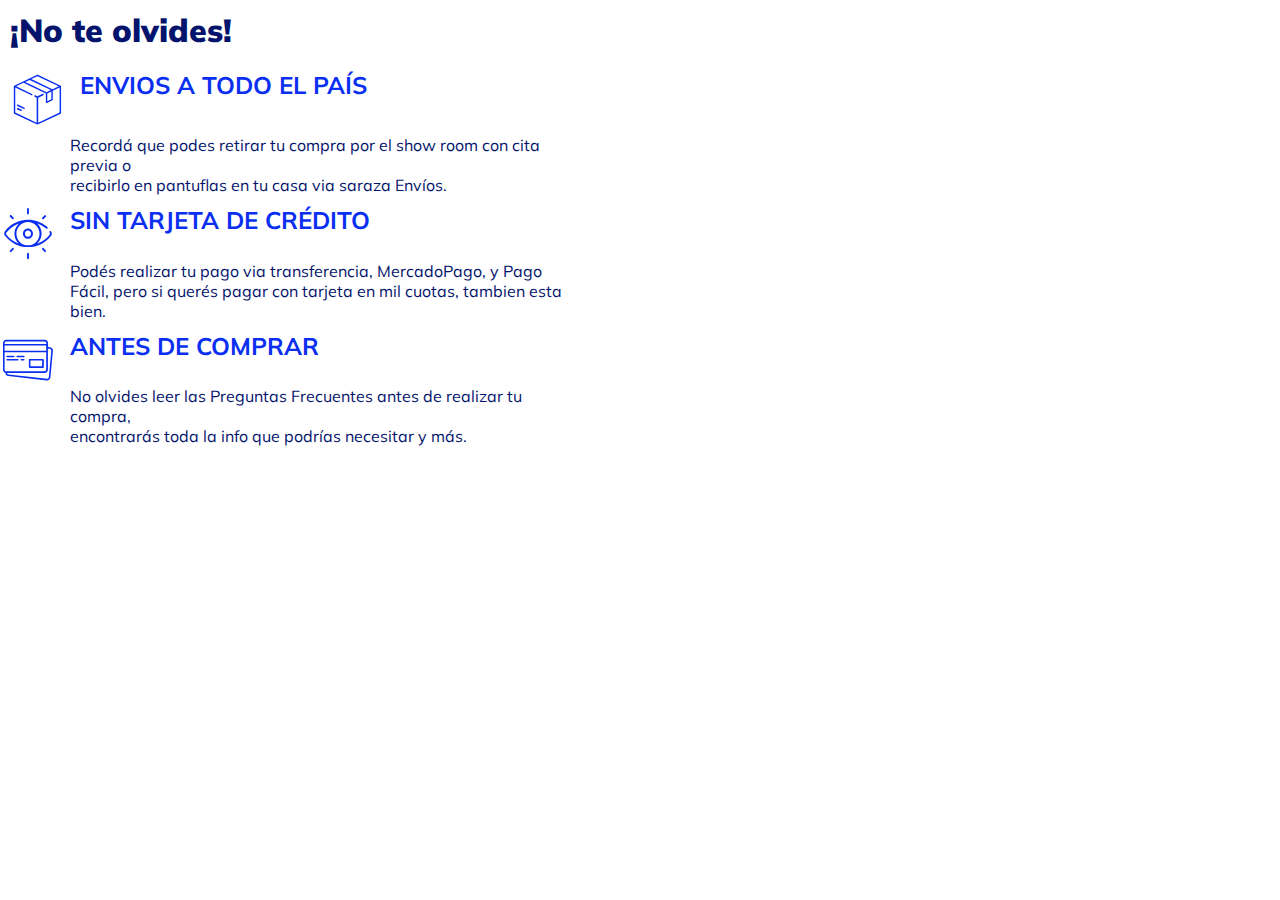
==== Desafio-01/index.html @ aed3c240 "Desafio 1 2 y 3" ====
<!DOCTYPE html>
<html lang="en">

<head>
    <meta charset="UTF-8">
    <meta name="viewport" content="width=device-width, initial-scale=1.0">
    <link rel="stylesheet" href="style.css">
    <link rel="preconnect" href="https://fonts.googleapis.com">
    <link rel="preconnect" href="https://fonts.gstatic.com" crossorigin>
    <link href="https://fonts.googleapis.com/css2?family=Mulish:wght@400;700;900&display=swap" rel="stylesheet">
    <title>Desafio 1</title>
</head>

<body>

    <h1>¡No te olvides!</h1>
    
        <div class="box-one">
           <img src="img/icono-caja-01.svg" width="55px" alt="">
            <h2>ENVIOS A TODO EL PAÍS</h2>
        </div>
            <p>Recordá que podes retirar tu compra por el show room con cita previa o <br>
                recibirlo en pantuflas en tu casa via saraza Envíos.</p>
      
        <div class="box-two">
            <img src="img/icono-ojo-01.svg" width="55px" alt="">
            <h2>SIN TARJETA DE CRÉDITO</h2>
        </div>
        <p>Podés realizar tu pago via transferencia, MercadoPago, y Pago Fácil, pero si
            querés pagar con tarjeta en mil cuotas, tambien esta bien.</p>
        
        <div class="box-three">
            <img src="img/icono-tarjeta-01.svg" width="55px" alt="">
            <h2>ANTES DE COMPRAR</h2>
        </div>
            <p>No olvides leer las Preguntas Frecuentes antes de realizar tu compra, <br>
                encontrarás toda la info que podrías necesitar y más.</p>
        
       
    
</body>

</html>
---- Desafio-01/style.css ----
*{
    margin: 0;
    padding: 0;
}
/*font-family: 'Mulish', sans-serif;*/
body{
    width: 100vw;
    height: 100vh;
}

h1{
font-family: 'Mulish' ;
font-weight: 900;
color:#04146c;
font-size: 37,48px;
padding: 10px;

}
img{
    margin-right: 15px;
    vertical-align: middle;
    
}
p{
    width: 40%;
    margin-top: 0;
    margin-bottom: 0;
    margin-left: 70px;
    font-family: 'Mulish';
    color: #04146c;
    font-size: 21,56px;
    
}
h2{
    font-family:'Mulish' ;
    font-weight: 700;
    color: #0a2ff1;
    font-size: 21,56px;
    
}
.box-one{
  display: flex; 
  flex-direction: row;
  margin-top: 10px;
  margin: 10px;
}
.box-two{
    display: flex;  
    flex-direction: row;
    margin-top: 10px;
}
.box-three{
    display: flex;
    flex-direction: row;
    margin-top: 10px;
}
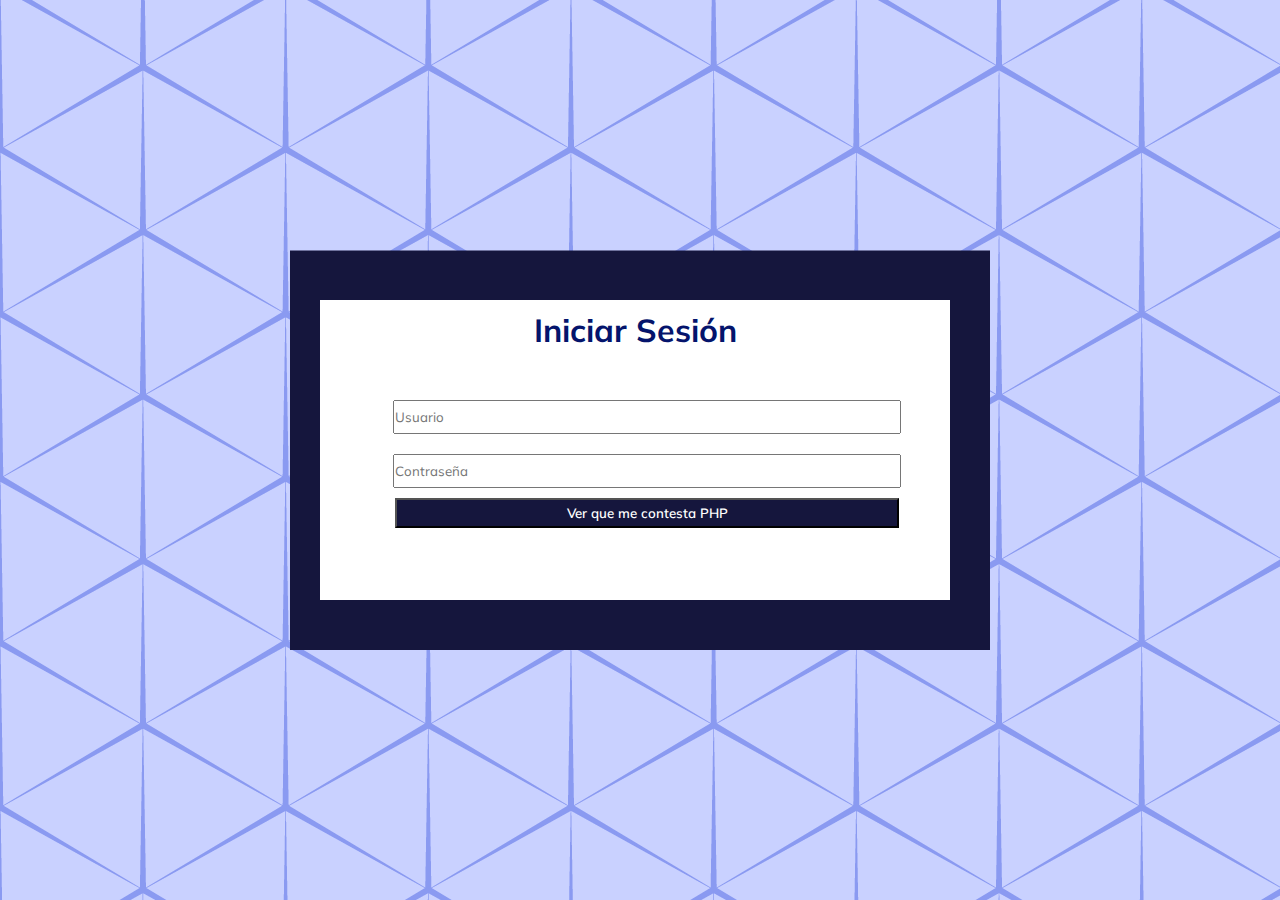
==== commit 593ae83e: "Modulo4 ejercicio desafio 1 y 3" ====
--- a/Desafio-01/index.html
+++ b/Desafio-01/index.html
@@ -1,43 +1,24 @@
 <!DOCTYPE html>
 <html lang="en">
-
 <head>
     <meta charset="UTF-8">
     <meta name="viewport" content="width=device-width, initial-scale=1.0">
     <link rel="stylesheet" href="style.css">
     <link rel="preconnect" href="https://fonts.googleapis.com">
-    <link rel="preconnect" href="https://fonts.gstatic.com" crossorigin>
-    <link href="https://fonts.googleapis.com/css2?family=Mulish:wght@400;700;900&display=swap" rel="stylesheet">
+<link rel="preconnect" href="https://fonts.gstatic.com" crossorigin>
+<link href="https://fonts.googleapis.com/css2?family=Mulish:wght@400;600;700&display=swap" rel="stylesheet">
     <title>Desafio 1</title>
 </head>
-
 <body>
-
-    <h1>¡No te olvides!</h1>
-    
-        <div class="box-one">
-           <img src="img/icono-caja-01.svg" width="55px" alt="">
-            <h2>ENVIOS A TODO EL PAÍS</h2>
-        </div>
-            <p>Recordá que podes retirar tu compra por el show room con cita previa o <br>
-                recibirlo en pantuflas en tu casa via saraza Envíos.</p>
-      
-        <div class="box-two">
-            <img src="img/icono-ojo-01.svg" width="55px" alt="">
-            <h2>SIN TARJETA DE CRÉDITO</h2>
-        </div>
-        <p>Podés realizar tu pago via transferencia, MercadoPago, y Pago Fácil, pero si
-            querés pagar con tarjeta en mil cuotas, tambien esta bien.</p>
-        
-        <div class="box-three">
-            <img src="img/icono-tarjeta-01.svg" width="55px" alt="">
-            <h2>ANTES DE COMPRAR</h2>
-        </div>
-            <p>No olvides leer las Preguntas Frecuentes antes de realizar tu compra, <br>
-                encontrarás toda la info que podrías necesitar y más.</p>
-        
-       
-    
+    <div class="container">
+    <div class="login">
+        <h1>Iniciar Sesión</h1>
+        <form action="codigo.php" method="get">
+            <input id ="user"type="text" name="" id="" placeholder="Usuario">
+            <input id="contrasena" type="password" name="" id=""placeholder="Contraseña">
+            <button>Ver que me contesta PHP</button>
+        </form>
+    </div>
+</div>
 </body>
-
 </html>--- a/Desafio-01/style.css
+++ b/Desafio-01/style.css
@@ -2,55 +2,70 @@
     margin: 0;
     padding: 0;
 }
-/*font-family: 'Mulish', sans-serif;*/
 body{
+    background-image: url(imagenes/M4-desafio1-fondo.png);
     width: 100vw;
     height: 100vh;
+    display: flex;
 }
-
-h1{
-font-family: 'Mulish' ;
-font-weight: 900;
-color:#04146c;
-font-size: 37,48px;
-padding: 10px;
-
-}
-img{
-    margin-right: 15px;
-    vertical-align: middle;
+.container{
+    margin: auto;
+    background-image: url(imagenes/M4-desafio1-fondo-form.png);
+    height: 400px;
+    width: 700px;
     
 }
-p{
-    width: 40%;
-    margin-top: 0;
-    margin-bottom: 0;
-    margin-left: 70px;
+.login{
+    background-color: white;
+    width: 90%;
+    height: 300px;
+    margin-top: 50px;
+    margin-left: 30px;
+    align-items: center;
+    
+    
+  
+}
+form{
+    width: 80%;
+    height: 300px;
+    padding: 20px;
+    margin: auto;
+    margin-top: 20px;
+    display: flex;
+    flex-direction: column;
+}
+input{
+    width:100%; 
+    height: 20px;
+    font-family:'Mulish';
+    font-weight:400 ;
+    font-size: 22,6px;
+    color:#414166 ;
+    align-items: center;
+}
+#user{
+    margin: 10px;
+    height: 30px;
+}
+#contrasena{
+    margin: 10px;
+    height: 30px;
+}
+h1{
+    text-align: center;
     font-family: 'Mulish';
+    font-size: 32,64px;
     color: #04146c;
-    font-size: 21,56px;
-    
+    padding-top: 10px;
 }
-h2{
+button{
     font-family:'Mulish' ;
-    font-weight: 700;
-    color: #0a2ff1;
-    font-size: 21,56px;
-    
-}
-.box-one{
-  display: flex; 
-  flex-direction: row;
-  margin-top: 10px;
-  margin: 10px;
-}
-.box-two{
-    display: flex;  
-    flex-direction: row;
-    margin-top: 10px;
-}
-.box-three{
-    display: flex;
-    flex-direction: row;
-    margin-top: 10px;
+    font-size: 22,6px;
+    font-weight: 600;
+    background-color: #15163d;
+    color: white;
+    width: 100%;
+    margin-left: 12px;
+    height: 30px;
 }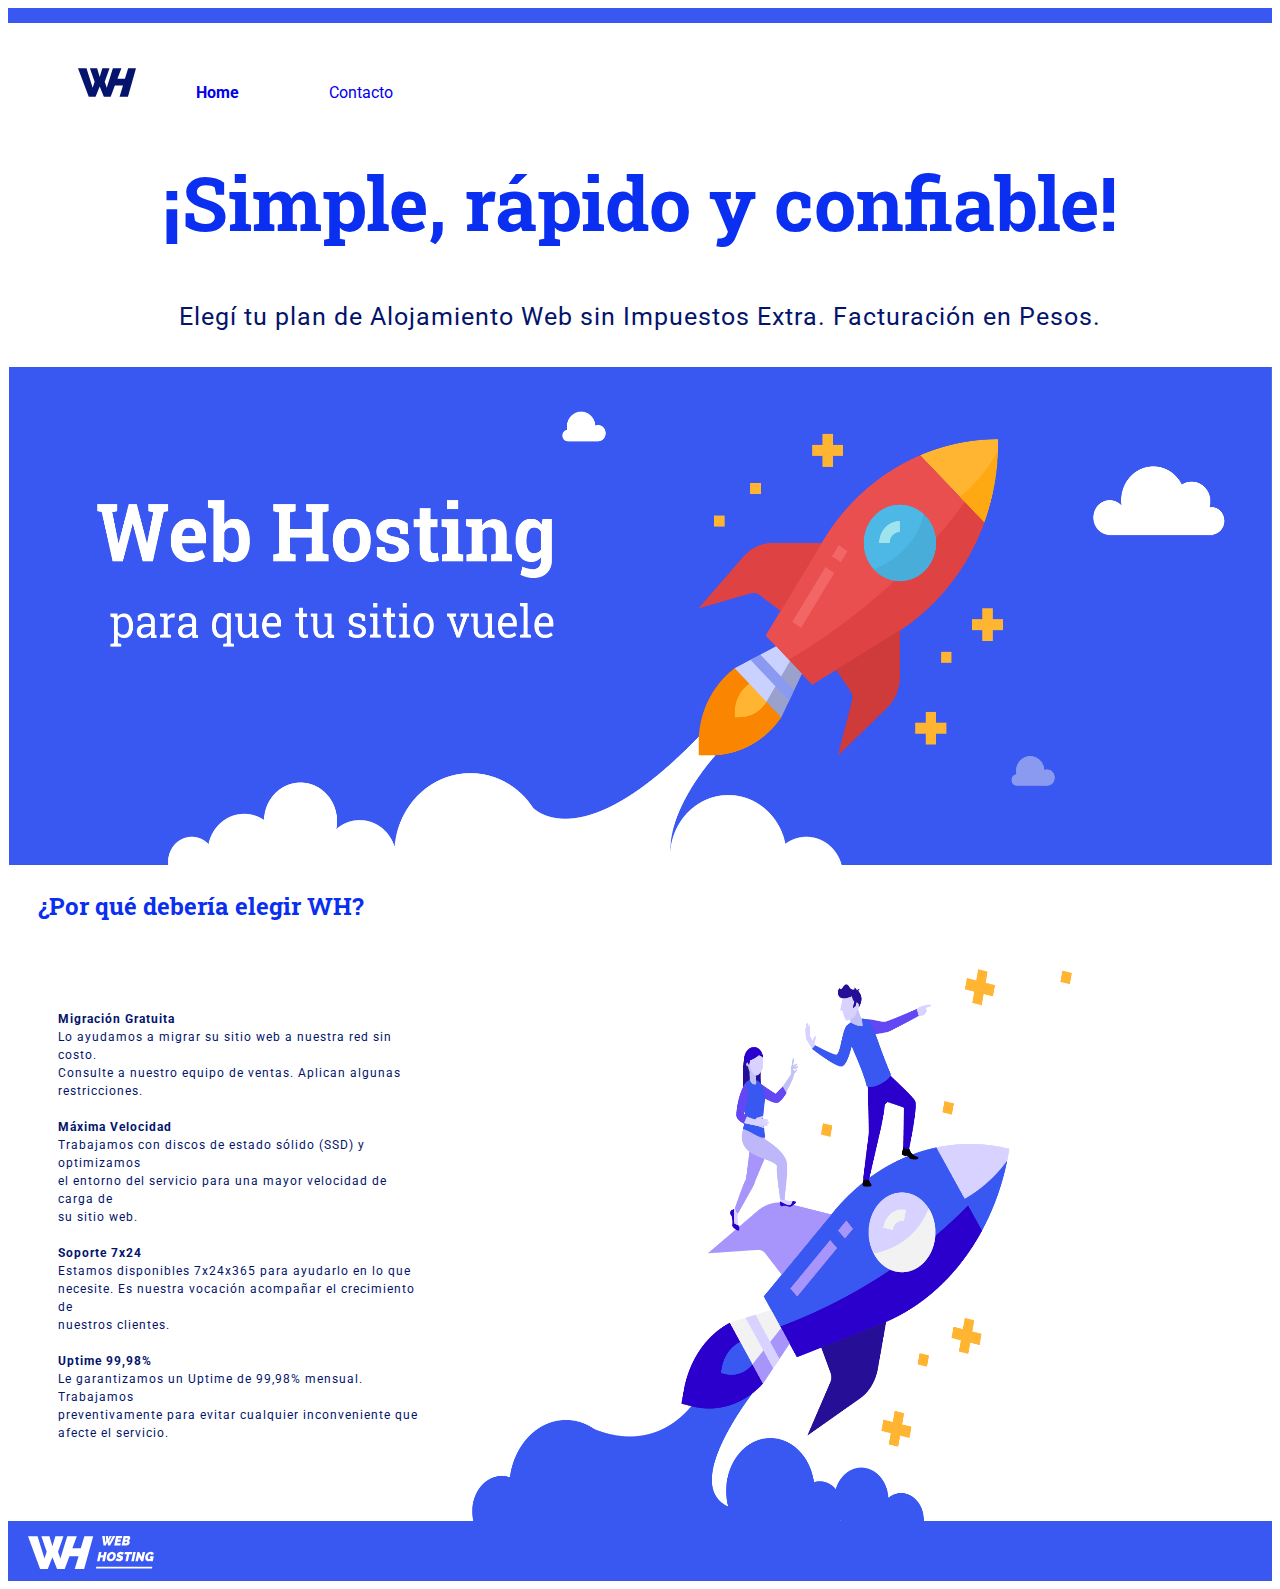
==== commit d608ddb9: "Desafio Modulo 5" ====
--- a/Desafio-01/index.html
+++ b/Desafio-01/index.html
@@ -6,19 +6,69 @@
     <link rel="stylesheet" href="style.css">
     <link rel="preconnect" href="https://fonts.googleapis.com">
 <link rel="preconnect" href="https://fonts.gstatic.com" crossorigin>
-<link href="https://fonts.googleapis.com/css2?family=Mulish:wght@400;600;700&display=swap" rel="stylesheet">
-    <title>Desafio 1</title>
+<link href="https://fonts.googleapis.com/css2?family=Roboto+Slab:wght@700&family=Roboto:wght@400;700&display=swap" rel="stylesheet">
+    <title>Laboratorio 1</title>
 </head>
 <body>
-    <div class="container">
-    <div class="login">
-        <h1>Iniciar Sesión</h1>
-        <form action="codigo.php" method="get">
-            <input id ="user"type="text" name="" id="" placeholder="Usuario">
-            <input id="contrasena" type="password" name="" id=""placeholder="Contraseña">
-            <button>Ver que me contesta PHP</button>
-        </form>
+    <header>
+        
+        <nav>
+            
+            <ul>
+                <img id="logo" src="imagenes/M5-logo-azul.svg" alt="" srcset="">
+                <li><a href="index.html"><b>Home</b></a> </li>
+                <li><a href="contacto.html">Contacto</a></li>
+            </ul>
+        </nav>
+        <h1>¡Simple, rápido y confiable!</h1>
+        <p>Elegí tu plan de Alojamiento Web sin Impuestos Extra. Facturación en Pesos.</p>
+    </header>
+    <main>
+        <img id="image-main" src="imagenes/M5-Desafío1-img.png" alt="" srcset="" width="100%">
+        <h2>¿Por qué debería elegir WH?</h2>
+        <br>
+        <div class="container-padre">
+        <div class="container">
+        <p class="parrafo-main">
+            <strong>Migración Gratuita</strong>
+            <br>
+            Lo ayudamos a migrar su sitio web a nuestra red sin costo.
+            <br> Consulte a nuestro equipo de ventas. Aplican algunas 
+            <br> restricciones.
+            <br>
+            <br>
+            <strong>Máxima Velocidad</strong>
+            <br>
+            Trabajamos con discos de estado sólido (SSD) y optimizamos 
+             <br> el entorno del servicio para una mayor velocidad de carga de
+             <br> su sitio web.
+             <br>
+             <br>
+            <strong>Soporte 7x24</strong>
+            <br>
+            Estamos disponibles 7x24x365 para ayudarlo en lo que
+            <br> necesite. Es nuestra vocación acompañar el crecimiento de
+            <br> nuestros clientes.
+            <br>
+            <br>
+            <strong>Uptime 99,98%</strong>
+            <br>
+            Le garantizamos un Uptime de 99,98% mensual. Trabajamos
+            <br> preventivamente para evitar cualquier inconveniente que afecte 
+             el servicio.
+        </p>
     </div>
-</div>
+            <div id="image-main">
+                <img id="image-main-img" src="imagenes/M5-Desafio3-img.png" alt="" srcset="">
+            </div>
+       
+        </div>
+      <!-- <img id="image-main" src="imagenes/M5-Desafio3-img.png" alt="" srcset="" width="500px" height=500px>--> 
+        <footer>
+          <div class="footer">
+            <img id="image-footer" src="imagenes/M5-logo-blanco.svg" alt="" srcset="">
+          </div>
+        </footer>
+    </main>
 </body>
 </html>--- a/Desafio-01/style.css
+++ b/Desafio-01/style.css
@@ -1,71 +1,171 @@
 *{
-    margin: 0;
+    
     padding: 0;
 }
-body{
-    background-image: url(imagenes/M4-desafio1-fondo.png);
-    width: 100vw;
-    height: 100vh;
-    display: flex;
+/*font-family: 'Roboto', sans-serif;
+font-family: 'Roboto Slab', serif;
+*/
+header{
+    width: 100%;
+    border-top: 15px solid #3958F1;
 }
-.container{
-    margin: auto;
-    background-image: url(imagenes/M4-desafio1-fondo-form.png);
-    height: 400px;
-    width: 700px;
+nav{
+    margin: 40px;
     
 }
-.login{
-    background-color: white;
-    width: 90%;
-    height: 300px;
-    margin-top: 50px;
+#logo{
+    width: 5%;
+}
+ul{
+    list-style: none;
+    display: flex;
+    justify-content:baseline;
+    margin-top: 20px;
     margin-left: 30px;
-    align-items: center;
-    
-    
-  
 }
-form{
-    width: 80%;
-    height: 300px;
-    padding: 20px;
-    margin: auto;
+li{
+    text-decoration: none;
     margin-top: 20px;
-    display: flex;
-    flex-direction: column;
+    margin-left: 30px;
 }
-input{
-    width:100%; 
-    height: 20px;
-    font-family:'Mulish';
-    font-weight:400 ;
-    font-size: 22,6px;
-    color:#414166 ;
-    align-items: center;
-}
-#user{
-    margin: 10px;
-    height: 30px;
-}
-#contrasena{
-    margin: 10px;
-    height: 30px;
+a{
+    text-decoration: none;
+    margin: 30px;
+    font-family: 'Roboto';
+    font-weight: 400;
 }
 h1{
     text-align: center;
-    font-family: 'Mulish';
-    font-size: 32,64px;
-    color: #04146c;
-    padding-top: 10px;
+    font-family: 'Roboto Slab';
+    font-weight: 700;
+    font-size: 75px;
+    color: #0a2ff1;
 }
-button{
-    font-family:'Mulish' ;
-    font-size: 22,6px;
-    font-weight: 600;
-    background-color: #15163d;
+p{
+    text-align: center;
+    font-family: 'Roboto';
+    font-weight: 400;
+    font-size: 25px;
+    color:#04146c;
+    margin-top: 10px;
+    letter-spacing: 1px;
+}
+#image-main{
+    margin-top:10px;
+    
+}
+.formulario{
+    display: flex;
+    flex-direction: column;
+    margin-top: 10px;
+}
+h2{
+ font-family: 'Roboto';
+ font-weight: 400;
+ color:#04146c;
+ font-size: 30,6px;
+ margin-top: 10px;
+}
+#parrafo-contacto{
+    font-family: 'Roboto Slab';
+    font-size:45,3px;
+    color:#2c00cc;
+    font-weight: 900;
+    text-align: left;
+    margin-top:10px ;
+}
+label{
+    font-family: 'Roboto';
+    font-weight: 700;
+    color:#04146c ;
+    font-size: 30,6px;
+    margin-top: 5px;
+    margin-left: 5px;
+}
+input{
+    width: 500px;
+    height: 30px;
+    margin-top: 10px;
+    margin-left: 5px;
+}
+textarea{
+    width: 500px;
+    height: 30px;
+    margin-top: 5px;
+    margin-left: 5px; 
+}
+span.requerido{
+ color:red;
+}
+#reset{
+display: inline;
+background-color: #f98500;
+width: 100px;
+margin-top: 10px;
+color: white;
+font-family: 'Roboto Slab';
+font-weight: 700;
+}
+#button{
+    margin:10px;
+    display:inline;
+    background-color:#2c00cc;
+    width: 100px;
+    height: 30px;
     color: white;
-    width: 100%;
-    margin-left: 12px;
-    height: 30px;
-}+    font-family: 'Roboto Slab';
+    font-weight: 700;
+}
+.buttons{
+    display: flex;
+    
+}
+h2{
+    font-family: 'Roboto Slab';
+    font-size: 45,3px ;
+    font-weight: 700;
+    margin-top: 20px;
+    margin-left: 30px;
+    color: #0a2ff1;
+}
+.parrafo-main{
+    display: inline;
+    font-family: 'Roboto';
+    margin-bottom: 50px;
+    font-weight: 400;
+    font-size: 12px;
+    color:#04146c;
+    
+}
+.footer{
+    margin-top: 30px;
+    background-color:#3958F1 ;
+    width:100%;
+    height: 60px;
+}
+#image-footer{
+    align-content: center;
+    width: 10%;
+    margin-top: 15px;
+    margin-left: 20px;
+}
+#image-main{
+
+  height: 500px;
+  
+  
+}
+#image-main-img{
+    float: right;
+    width: 600px;
+    height: 600px;
+    margin-bottom: 500px;
+    margin-right: 200px;
+}
+.container-padre{
+    display: flex;
+    justify-content: space-between;
+}
+.container{
+    padding: 50px;
+}
